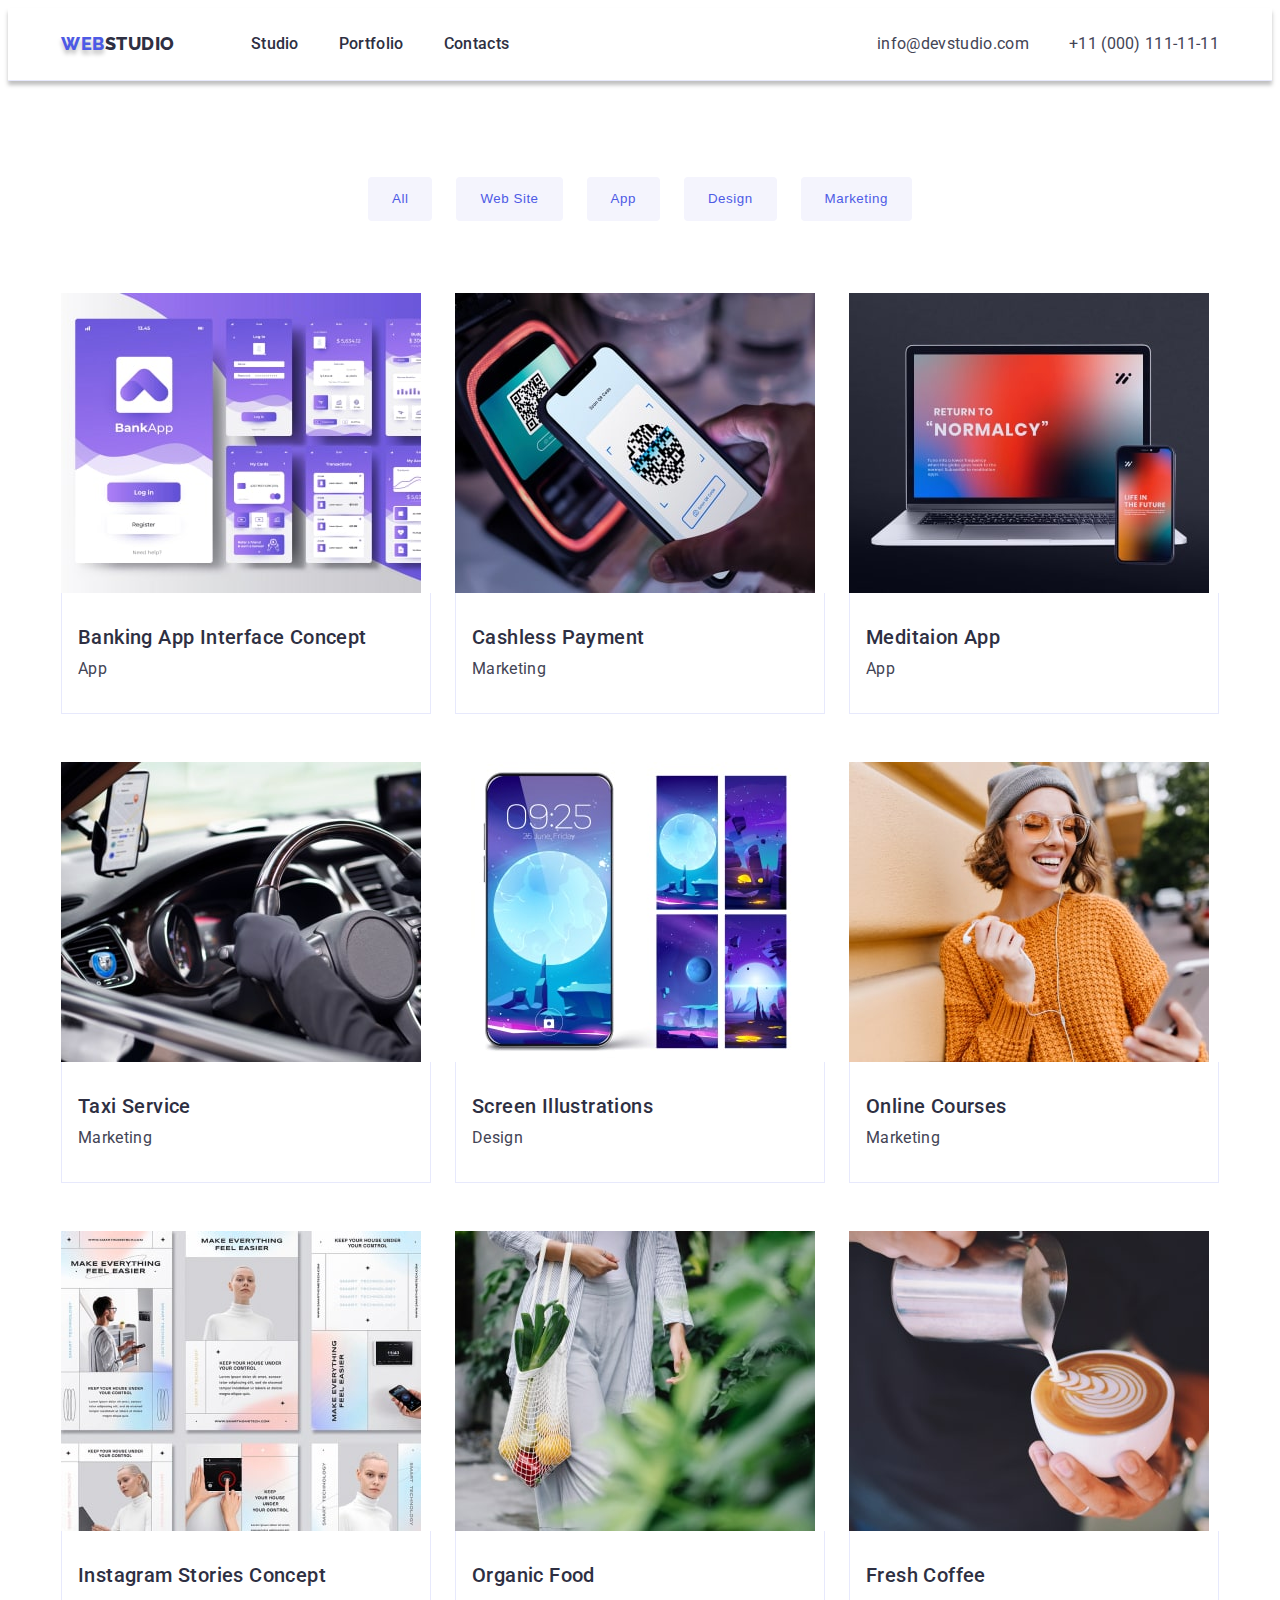
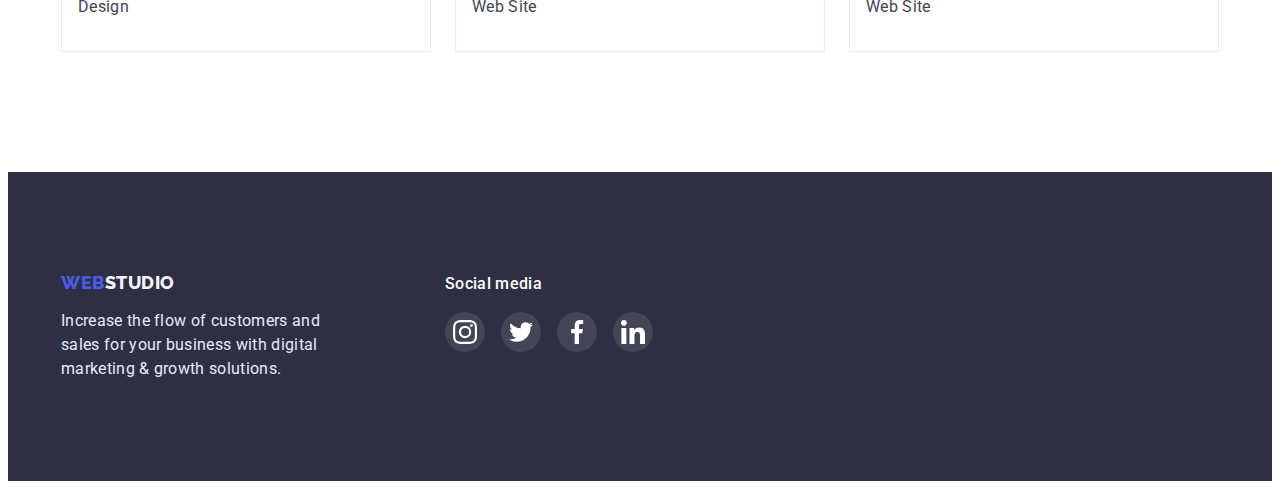
==== portfolio.html @ 542503f2 "Initial commit" ====
<!DOCTYPE html>
<html lang="en">
  <head>
    <meta charset="UTF-8" />
    <meta http-equiv="X-UA-Compatible" content="IE=edge" />
    <meta name="viewport" content="width=device-width, initial-scale=1.0" />
    <title>Portfolio</title>
    <!-- Fonts -->
    <link rel="preconnect" href="https://fonts.gstatic.com" />
    <link rel="preconnect" href="https://fonts.googleapis.com" />
    <link rel="preconnect" href="https://fonts.gstatic.com" crossorigin />
    <link
      href="https://fonts.googleapis.com/css2?family=Raleway:wght@800&family=Roboto:wght@400;500;700;900&display=swap"
      rel="stylesheet"
    />
    <!-- Normalize -->
    <link
      rel="stylesheet"
      href="https://cdnjs.cloudflare.com/ajax/libs/modern-normalize/1.1.0/modern-normalize.min.css"
      integrity="sha512-wpPYUAdjBVSE4KJnH1VR1HeZfpl1ub8YT/NKx4PuQ5NmX2tKuGu6U/JRp5y+Y8XG2tV+wKQpNHVUX03MfMFn9Q=="
      crossorigin="anonymous"
      referrerpolicy="no-referrer"
    />
    <!-- Styles -->
    <link rel="stylesheet" href="./css/styles.css" />
  </head>
  <body>
    <header class="header">
      <div class="container header-container">
        <nav class="header-nav">
          <a class="logo" href="./index.html">
            <span class="logo-icon">Web</span>Studio
          </a>

          <ul class="header-menu">
            <li><a class="header-link" href="">Studio</a></li>
            <li>
              <a class="header-link" href="./portfolio.html">Portfolio</a>
            </li>
            <li><a class="header-link" href="">Contacts</a></li>
          </ul>
        </nav>

        <address class="address">
          <ul class="address-menu">
            <li>
              <a class="address-link" href="mailto:info@devstudio.com"
                >info@devstudio.com
              </a>
            </li>
            <li>
              <a class="address-link" href="tel:+110001111111"
                >+11 (000) 111-11-11
              </a>
            </li>
          </ul>
        </address>
      </div>
    </header>
    <main>
      <section class="section-portfolio">
        <!-- Filters -->
        <div class="container">
          <h1 class="visually-hidden">Filters</h1>
          <ul class="filters-menu">
            <li>
              <button class="filters-buttons" type="button">All</button>
            </li>
            <li>
              <button class="filters-buttons" type="button">Web Site</button>
            </li>
            <li>
              <button class="filters-buttons" type="button">App</button>
            </li>
            <li>
              <button class="filters-buttons" type="button">Design</button>
            </li>
            <li>
              <button class="filters-buttons" type="button">Marketing</button>
            </li>
          </ul>

          <!-- Project -->
          <ul class="project-list">
            <li class="project-item">
              <a class="project-link" href="#">
                <img
                  src="./images/Project_Card_1.jpg"
                  alt="banking app"
                  width="360"
                  height="300"
                />
                <div class="project-content">
                  <h2 class="section-subtitle">
                    Banking App Interface Concept
                  </h2>
                  <p class="section-text">App</p>
                </div>
              </a>
            </li>

            <li class="project-item">
              <a class="project-link" href="#">
                <img
                  src="./images/Project_Card_2.jpg"
                  alt="cashless payment"
                  width="360"
                  height="300"
                />

                <div class="project-content">
                  <h2 class="section-subtitle">Cashless Payment</h2>
                  <p class="section-text">Marketing</p>
                </div>
              </a>
            </li>

            <li class="project-item">
              <a class="project-link" href="#">
                <img
                  src="./images/Project_Card_3.jpg"
                  alt="meditaion app"
                  width="360"
                  height="300"
                />

                <div class="project-content">
                  <h2 class="section-subtitle">Meditaion App</h2>
                  <p class="section-text">App</p>
                </div>
              </a>
            </li>

            <li class="project-item">
              <a class="project-link" href="#">
                <img
                  src="./images/Project_Card_4.jpg"
                  alt="taxi service"
                  width="360"
                  height="300"
                />

                <div class="project-content">
                  <h2 class="section-subtitle">Taxi Service</h2>
                  <p class="section-text">Marketing</p>
                </div>
              </a>
            </li>

            <li class="project-item">
              <a class="project-link" href="#">
                <img
                  src="./images/Project_Card_5.jpg"
                  alt="screen illustrations"
                  width="360"
                  height="300"
                />

                <div class="project-content">
                  <h2 class="section-subtitle">Screen Illustrations</h2>
                  <p class="section-text">Design</p>
                </div>
              </a>
            </li>

            <li class="project-item">
              <a class="project-link" href="#">
                <img
                  src="./images/Project_Card_6.jpg"
                  alt="online courses"
                  width="360"
                  height="300"
                />

                <div class="project-content">
                  <h2 class="section-subtitle">Online Courses</h2>
                  <p class="section-text">Marketing</p>
                </div>
              </a>
            </li>

            <li class="project-item">
              <a class="project-link" href="#">
                <img
                  src="./images/Project_Card_7.jpg"
                  alt="instagram stories"
                  width="360"
                  height="300"
                />

                <div class="project-content">
                  <h2 class="section-subtitle">Instagram Stories Concept</h2>
                  <p class="section-text">Design</p>
                </div>
              </a>
            </li>

            <li class="project-item">
              <a class="project-link" href="#">
                <img
                  src="./images/Project_Card_8.jpg"
                  alt="organic food"
                  width="360"
                  height="300"
                />

                <div class="project-content">
                  <h2 class="section-subtitle">Organic Food</h2>
                  <p class="section-text">Web Site</p>
                </div>
              </a>
            </li>

            <li class="project-item">
              <a class="project-link" href="#">
                <img
                  src="./images/Project_Card_9.jpg"
                  alt="cup of coffee"
                  width="360"
                  height="300"
                />

                <div class="project-content">
                  <h2 class="section-subtitle">Fresh Coffee</h2>
                  <p class="section-text">Web Site</p>
                </div>
              </a>
            </li>
          </ul>
        </div>
      </section>
    </main>
    <footer class="footer">
      <div class="container footer-container">
        <div>
          <a class="footer-logo" href="./index.html">
            <span class="footer-logo-text">Web</span>Studio
          </a>
          <p class="footer-text">
            Increase the flow of customers and sales for your business with
            digital marketing & growth solutions.
          </p>
        </div>
        <div class="footer-socials">
          <h2 class="footer-socials-title">Social media</h2>
          <ul class="footer-socials-list">
            <li class="footer-socials-item">
              <a class="footer-socials-link" href="https://www.instagram.com/">
                <svg class="footer-socials-icon">
                  <use href="./images/icons.svg#icon-instagram"></use>
                </svg>
              </a>
            </li>
            <li class="footer-socials-item">
              <a class="footer-socials-link" href="https://twitter.com/">
                <svg class="footer-socials-icon">
                  <use href="./images/icons.svg#icon-twitter"></use>
                </svg>
              </a>
            </li>
            <li class="footer-socials-item">
              <a class="footer-socials-link" href="https://www.facebook.com/">
                <svg class="footer-socials-icon">
                  <use href="./images/icons.svg#icon-facebook"></use>
                </svg>
              </a>
            </li>
            <li class="footer-socials-item">
              <a class="footer-socials-link" href="https://www.linkedin.com/">
                <svg class="footer-socials-icon">
                  <use href="./images/icons.svg#icon-linkedin"></use>
                </svg>
              </a>
            </li>
          </ul>
        </div>
      </div>
    </footer>
  </body>
</html>
---- css/styles.css ----
:root {
  --color-brand: #4d5ae5;
  --color-pressed-state: #404bbf;
  --color-title: #2e2f42;
  --color-text: #434455;
  --color-primary: #ffffff;
}

body {
  font-family: 'Roboto', sans-serif;
  font-size: 16px;
  background-color: var(--color-primary);
  color: var(--color-text);
}

p,
h1,
h2,
h3,
h4,
h5,
h6 {
  margin: 0;
}

img {
  display: block;
  max-width: 100%;
  height: auto;
  object-fit: cover;
}

.container {
  width: 1158px;
  margin: 0 auto;
  padding: 0 15px;
}

ul {
  list-style-type: none;
  margin: 0;
  padding: 0;
}

/* Head  */

.header {
  border-bottom: 1px solid #e7e9fc;
  box-shadow: 0px 4px 4px rgba(0, 0, 0, 0.25);
}

.header-container {
  display: flex;
  align-items: center;
}

.header-nav {
  display: flex;
  align-items: center;
  flex-grow: 1;
  gap: 76px;
}

.logo {
  color: var(--color-title);
  font-size: 18px;
  line-height: 1.33;
  font-weight: 800;
  text-decoration: none;
  text-transform: uppercase;
  font-family: 'Raleway', sans-serif;
  letter-spacing: 0.03em;
}

.logo-text {
  color: var(--color-brand);
}

.header-menu {
  display: flex;
  gap: 40px;
}

.header-link {
  display: block;
  padding: 24px 0;

  color: var(--color-title);
  font-weight: 500;
  text-decoration: none;
  letter-spacing: 0.02em;
  line-height: 1.5;
}

.header-link:hover {
  color: var(--color-pressed-state);
}

.address-menu {
  display: flex;
  gap: 40px;
}

.address-link {
  color: var(--color-text);
  text-decoration: none;
  font-style: normal;
  letter-spacing: 0.02em;
  line-height: 1.5;

  padding: 24px 0;
}

.address-link:hover {
  color: var(--color-pressed-state);
}

/* Hero */
.hero {
  background-color: rgba(46, 47, 66, 0.7);
  background-image: linear-gradient(
      rgba(46, 47, 66, 0.7),
      rgba(46, 47, 66, 0.7)
    ),
    url('../images/people-office.jpg');
  background-repeat: no-repeat;
  background-position: center;
  background-size: cover;
  box-shadow: 0px 4px 4px rgba(0, 0, 0, 0.25);

  max-width: 1440px;
  text-align: center;

  margin-left: auto;
  margin-right: auto;
  padding-top: 188px;
  padding-bottom: 188px;
}

.hero-title {
  color: var(--color-primary);
  font-size: 56px;
  line-height: 1.07;
  text-align: center;
  letter-spacing: 0.02em;
  max-width: 496px;

  margin: 0 auto 48px;
}

.hero-btn {
  color: var(--color-primary);
  background-color: var(--color-brand);
  box-shadow: 0px 4px 4px rgba(0, 0, 0, 0.15);
  border: none;

  border-radius: 4px;
  cursor: pointer;
  font-weight: 500;
  letter-spacing: 0.04em;
  line-height: 1.5;

  padding: 16px 32px;
}

.hero-btn:hover {
  background-color: var(--color-pressed-state);
}

/* Sections */

.visually-hidden {
  position: absolute;
  width: 1px;
  height: 1px;
  margin: -1px;
  border: 0;
  padding: 0;
  white-space: nowrap;
  clip-path: inset(100%);
  clip: rect(0 0 0 0);
  overflow: hidden;
}

.section {
  padding: 120px 0;
}

.future {
  padding-bottom: 0;
}

.section-list {
  display: flex;
  gap: 24px;
}

.section-list > li {
  flex-basis: calc((100%-72px) / 4);
}

.section-item::before {
  content: '';
  display: block;
  height: 112px;
  background-color: #f4f4fd;
  border-radius: 4px;
  background-size: auto;
  background-repeat: no-repeat;
  background-position: center;
  margin-bottom: 8px;
}

.icon-antenna::before {
  background-image: url(../images/antenna.svg);
}

.icon-clock::before {
  background-image: url(../images/clock.svg);
}

.icon-diagram::before {
  background-image: url(../images/diagram.svg);
}

.icon-astronaut::before {
  background-image: url(../images/astronaut.svg);
}

.section-subtitle {
  color: var(--color-title);
  font-size: 20px;
  line-height: 1.2;
  font-weight: 500;
  letter-spacing: 0.02em;

  margin-bottom: 8px;
}

.section-text {
  letter-spacing: 0.02em;
  line-height: 1.5;
}

.section-title {
  color: var(--color-title);
  font-size: 36px;
  line-height: 1.11;
  text-transform: capitalize;
  text-align: center;
  letter-spacing: 0.02em;

  margin-bottom: 72px;
}

.section-bg {
  background-color: #f4f4fd;
}

.work-list {
  display: flex;
  flex-wrap: wrap;
  gap: 24px;
}

.work-item {
  flex-basis: calc((100% - 48px) / 3);
}

.team-list {
  display: flex;
  flex-wrap: wrap;
  gap: 24px;
}

.team-item {
  flex-basis: calc((100% - 72px) / 4);

  background-color: #ffffff;
  box-shadow: 0px 1px 6px rgba(46, 47, 66, 0.08),
    0px 1px 1px rgba(46, 47, 66, 0.16), 0px 2px 1px rgba(46, 47, 66, 0.08);
  border-radius: 0px 0px 4px 4px;
}

.team-content {
  text-align: center;
  padding: 32px 0;
}

/* Socials icons */

.socials-list {
  display: flex;
  justify-content: center;
  gap: 24px;
  margin-top: 8px;
}

.socials-item {
  width: 40px;
  height: 40px;
}

.socials-link {
  display: flex;
  align-items: center;
  justify-content: center;
  width: 100%;
  height: 100%;
  border-radius: 50%;
  background-color: var(--color-brand);
  fill: #ffffff;
}

.socials-link:hover,
.socials-link:focus {
  background-color: var(--color-pressed-state);
}

.socials-icon {
  width: 16px;
  height: 16px;
}

/* Customers */

.section-customers-list {
  display: flex;
  gap: 24px;
  justify-content: center;
}

.section-customers-item {
  width: 168px;
  height: 88px;
}

.section-customers-link {
  display: flex;
  align-items: center;
  justify-content: center;
  width: 100%;
  height: 100%;
  border: 1px solid #8e8f99;
  fill: #8e8f99;
  border-radius: 4px;
}

.section-customers-link:hover,
.section-customers-link:focus {
  fill: var(--color-pressed-state);
  border: 1px solid var(--color-pressed-state);
}

.section-customers-icon {
  width: 104px;
  height: 56px;
}

/* Footer  */
.footer {
  background-color: var(--color-title);

  padding-top: 100px;
  padding-bottom: 100px;
}

.footer-container {
  display: flex;
}

.footer-logo {
  color: #f4f4fd;

  text-decoration: none;
  text-transform: uppercase;
  font-family: 'Raleway', sans-serif;
  font-size: 18px;
  line-height: 1.18;
  font-weight: 800;
  letter-spacing: 0.03em;

  display: block;
  margin-bottom: 16px;
}

.footer-logo-text {
  color: var(--color-brand);
}

.footer-text {
  color: #e7e9fc;

  letter-spacing: 0.02em;
  line-height: 1.5;
  width: 264px;
}

.footer-socials {
  margin-left: 120px;
}

.footer-socials-title {
  margin-bottom: 16px;

  color: #ffffff;

  font-size: 16px;
  font-weight: 500;
  letter-spacing: 0.02em;
  line-height: 1.5;
}

.footer-socials-list {
  display: flex;
  justify-content: center;
  gap: 16px;
}

.footer-socials-item {
  width: 40px;
  height: 40px;
}

.footer-socials-link {
  display: flex;
  align-items: center;
  justify-content: center;
  width: 100%;
  height: 100%;
  border-radius: 50%;
  background-color: rgba(255, 255, 255, 0.1);
  fill: #ffffff;
}

.footer-socials-link:hover,
.footer-socials-link:focus {
  background-color: #31d0aa;
}

.footer-socials-icon {
  width: 24px;
  height: 24px;
}

/* Portfolio  */

.section-portfolio {
  padding-top: 96px;
  padding-bottom: 120px;
}

.logo-icon {
  color: var(--color-brand);
  text-shadow: 0px 4px 4px rgba(0, 0, 0, 0.25);
}

.filters-menu {
  display: flex;
  justify-content: center;
  margin-bottom: 72px;
  gap: 24px;
}

.filters-buttons {
  background-color: #f4f4fd;
  color: var(--color-brand);

  font-weight: 400;
  text-align: center;
  letter-spacing: 0.04em;
  cursor: pointer;
  border: 1px solid #e7e9fc;
  border-radius: 4px;
  border: none;
  line-height: 1.5;

  padding: 12px 24px;
}

.filters-buttons:hover,
.filters-buttons:focus {
  color: var(--color-primary);
  background-color: var(--color-pressed-state);
  box-shadow: 0px 3px 1px rgba(0, 0, 0, 0.1), 0px 2px 1px rgba(0, 0, 0, 0.08),
    0px 2px 2px rgba(0, 0, 0, 0.12);
}

.project-list {
  display: flex;
  flex-wrap: wrap;
}

.project-item {
  flex-basis: calc((100% - 48px) / 3);
  margin-right: 24px;
  margin-bottom: 48px;
}

.project-item:nth-child(3n) {
  margin-right: 0;
}

.project-item:nth-child(n + 7) {
  margin-bottom: 0;
}

.project-link {
  display: block;
  text-decoration: none;
  color: currentColor;
}

.project-link:hover,
.project-link:focus {
  box-shadow: 0px 1px 6px rgba(46, 47, 66, 0.08),
    0px 1px 1px rgba(46, 47, 66, 0.16), 0px 2px 1px rgba(46, 47, 66, 0.08);
}

.project-content {
  border: 1px solid #e7e9fc;
  border-top: none;
  padding: 32px 16px;
}
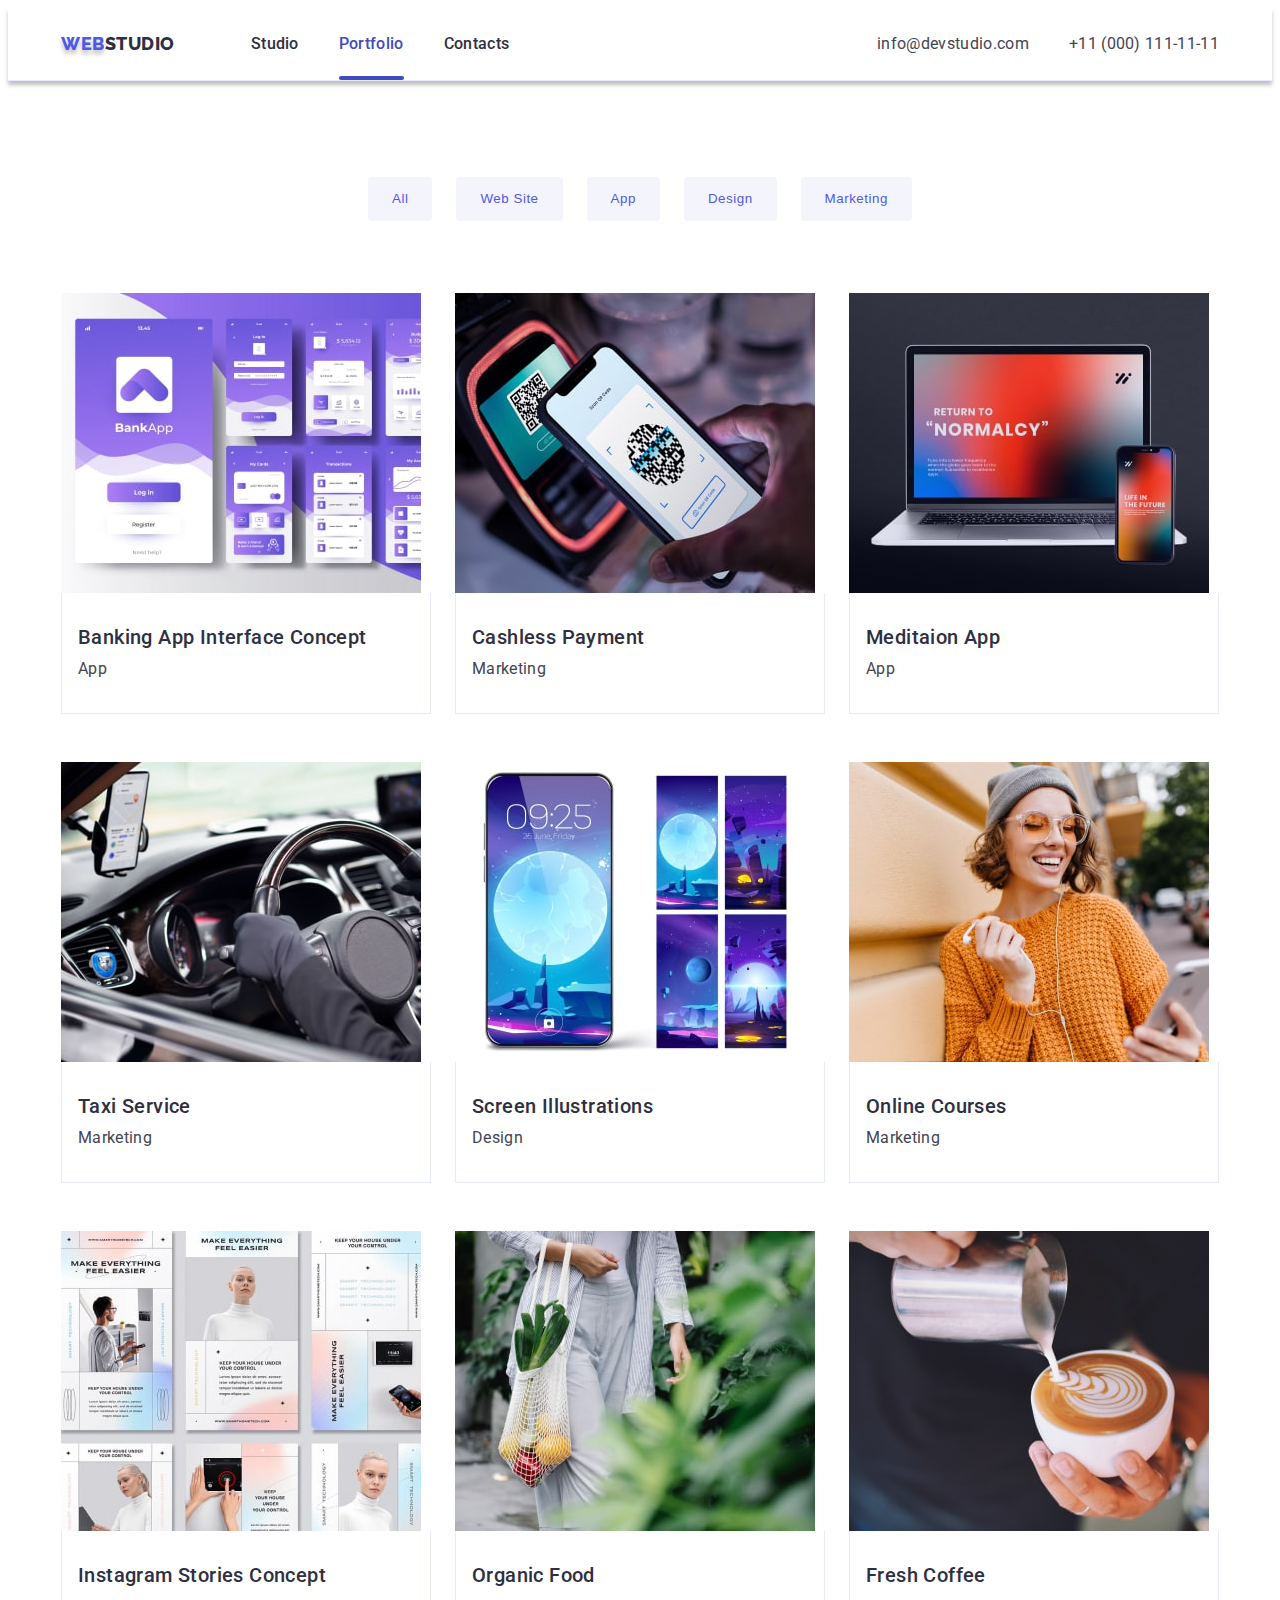
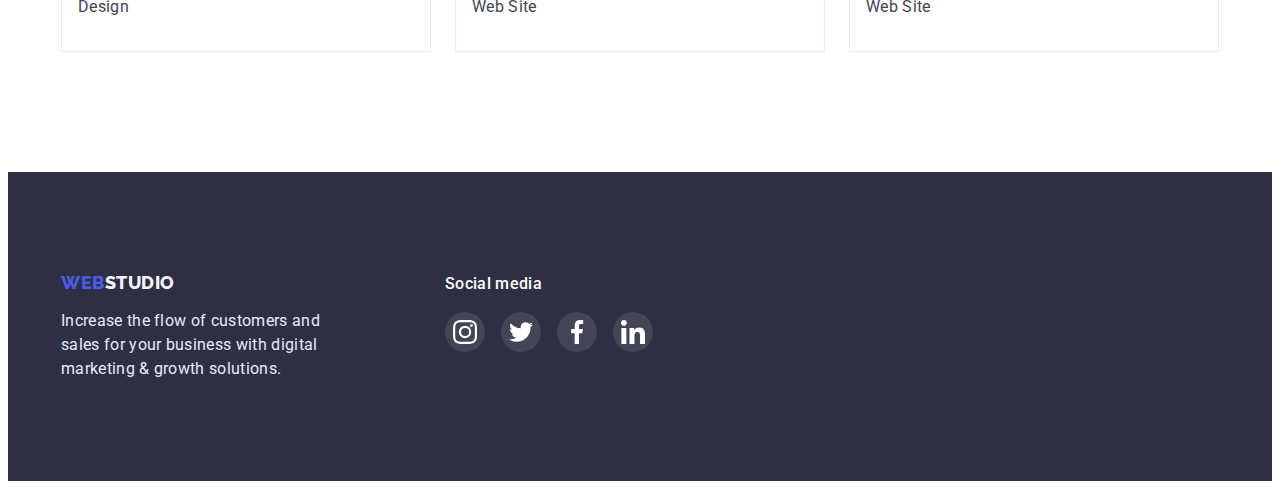
==== commit e6e0328d: "hw-05" ====
--- a/portfolio.html
+++ b/portfolio.html
@@ -33,9 +33,11 @@
           </a>
 
           <ul class="header-menu">
-            <li><a class="header-link" href="">Studio</a></li>
-            <li>
-              <a class="header-link" href="./portfolio.html">Portfolio</a>
+            <li><a class="header-link" href="./index.html">Studio</a></li>
+            <li>
+              <a class="header-link link-page" href="./portfolio.html"
+                >Portfolio</a
+              >
             </li>
             <li><a class="header-link" href="">Contacts</a></li>
           </ul>
@@ -90,6 +92,7 @@
                   width="360"
                   height="300"
                 />
+
                 <div class="project-content">
                   <h2 class="section-subtitle">
                     Banking App Interface Concept
@@ -101,13 +104,21 @@
 
             <li class="project-item">
               <a class="project-link" href="#">
-                <img
-                  src="./images/Project_Card_2.jpg"
-                  alt="cashless payment"
-                  width="360"
-                  height="300"
-                />
-
+                <div class="project-image">
+                  <img
+                    src="./images/Project_Card_2.jpg"
+                    alt="cashless payment"
+                    width="360"
+                    height="300"
+                  />
+                  <div class="project-description">
+                    <p class="project-text">
+                      14 Stylish and User-Friendly App Design Concepts · Task
+                      Manager App · Calorie Tracker App · Exotic Fruit Ecommerce
+                      App · Cloud Storage App
+                    </p>
+                  </div>
+                </div>
                 <div class="project-content">
                   <h2 class="section-subtitle">Cashless Payment</h2>
                   <p class="section-text">Marketing</p>
--- a/css/styles.css
+++ b/css/styles.css
@@ -4,6 +4,7 @@
   --color-title: #2e2f42;
   --color-text: #434455;
   --color-primary: #ffffff;
+  --timing-function: 250ms cubic-bezier(0.4, 0, 0.2, 1);
 }
 
 body {
@@ -85,11 +86,33 @@
   display: block;
   padding: 24px 0;
 
+  position: relative;
+
   color: var(--color-title);
   font-weight: 500;
   text-decoration: none;
   letter-spacing: 0.02em;
   line-height: 1.5;
+
+  transition: color var(--timing-function);
+}
+
+.link-page {
+  color: var(--color-pressed-state);
+}
+
+.link-page::after {
+  content: '';
+
+  position: absolute;
+
+  display: block;
+  bottom: 0;
+  width: 100%;
+  height: 4px;
+  border-radius: 4px;
+
+  background-color: var(--color-pressed-state);
 }
 
 .header-link:hover {
@@ -109,6 +132,8 @@
   line-height: 1.5;
 
   padding: 24px 0;
+
+  transition: color var(--timing-function);
 }
 
 .address-link:hover {
@@ -161,6 +186,8 @@
   line-height: 1.5;
 
   padding: 16px 32px;
+
+  transition: background-color var(--timing-function);
 }
 
 .hero-btn:hover {
@@ -309,7 +336,9 @@
   height: 100%;
   border-radius: 50%;
   background-color: var(--color-brand);
-  fill: #ffffff;
+  fill: var(--color-primary);
+
+  transition: background-color var(--timing-function);
 }
 
 .socials-link:hover,
@@ -344,6 +373,8 @@
   border: 1px solid #8e8f99;
   fill: #8e8f99;
   border-radius: 4px;
+
+  transition: fill var(--timing-function), border var(--timing-function);
 }
 
 .section-customers-link:hover,
@@ -403,7 +434,7 @@
 .footer-socials-title {
   margin-bottom: 16px;
 
-  color: #ffffff;
+  color: var(--color-primary);
 
   font-size: 16px;
   font-weight: 500;
@@ -430,7 +461,9 @@
   height: 100%;
   border-radius: 50%;
   background-color: rgba(255, 255, 255, 0.1);
-  fill: #ffffff;
+  fill: var(--color-primary);
+
+  transition: background-color var(--timing-function);
 }
 
 .footer-socials-link:hover,
@@ -476,6 +509,9 @@
   line-height: 1.5;
 
   padding: 12px 24px;
+
+  transition: color var(--timing-function),
+    background-color var(--timing-function), box-shadow var(--timing-function);
 }
 
 .filters-buttons:hover,
@@ -509,6 +545,8 @@
   display: block;
   text-decoration: none;
   color: currentColor;
+
+  transition: box-shadow var(--timing-function);
 }
 
 .project-link:hover,
@@ -522,3 +560,105 @@
   border-top: none;
   padding: 32px 16px;
 }
+
+.project-image {
+  position: relative;
+  overflow: hidden;
+}
+
+.project-description {
+  position: absolute;
+  top: 0;
+  left: 0;
+  width: 100%;
+  height: 100%;
+
+  transform: translateY(100%);
+  transition: transform var(--timing-function);
+
+  background-color: var(--color-brand);
+}
+
+.project-link:hover .project-description {
+  transform: translateY(0);
+}
+
+.project-text {
+  padding: 40px 32px 164px 32px;
+
+  letter-spacing: 0.02em;
+  line-height: 1.5;
+  color: #f4f4fd;
+}
+
+/* Modal */
+
+.backdrop {
+  position: fixed;
+  top: 0;
+  left: 0;
+  width: 100%;
+  height: 100%;
+
+  display: flex;
+  align-items: center;
+  justify-content: center;
+
+  padding-top: 88px;
+  padding-bottom: 12px;
+
+  background-color: rgba(46, 47, 66, 0.4);
+
+  transition: opacity var(--timing-function), visibility var(--timing-function);
+}
+
+.backdrop.is-hidden {
+  opacity: 0;
+  visibility: hidden;
+  pointer-events: none;
+}
+
+.modal {
+  position: relative;
+
+  width: 100%;
+  height: 100%;
+  max-width: 408px;
+  max-height: 576px;
+
+  background-color: #fcfcfc;
+  box-shadow: 0px 1px 1px rgba(0, 0, 0, 0.14), 0px 1px 3px rgba(0, 0, 0, 0.12),
+    0px 2px 1px rgba(0, 0, 0, 0.2);
+  border-radius: 4px;
+}
+
+.modal-close {
+  position: absolute;
+  top: 24px;
+  right: 24px;
+
+  display: flex;
+  align-items: center;
+  justify-content: center;
+
+  border-radius: 50%;
+  width: 24px;
+  height: 24px;
+  background: #e7e9fc;
+  border: 1px solid rgba(0, 0, 0, 0.1);
+
+  transition: background-color var(--timing-function),
+    fill var(--timing-function), border var(--timing-function);
+}
+
+.modal-close-icon {
+  width: 8px;
+  height: 8px;
+}
+
+.modal-close:hover,
+.modal-close:focus {
+  background-color: var(--color-pressed-state);
+  fill: var(--color-primary);
+  border: none;
+}
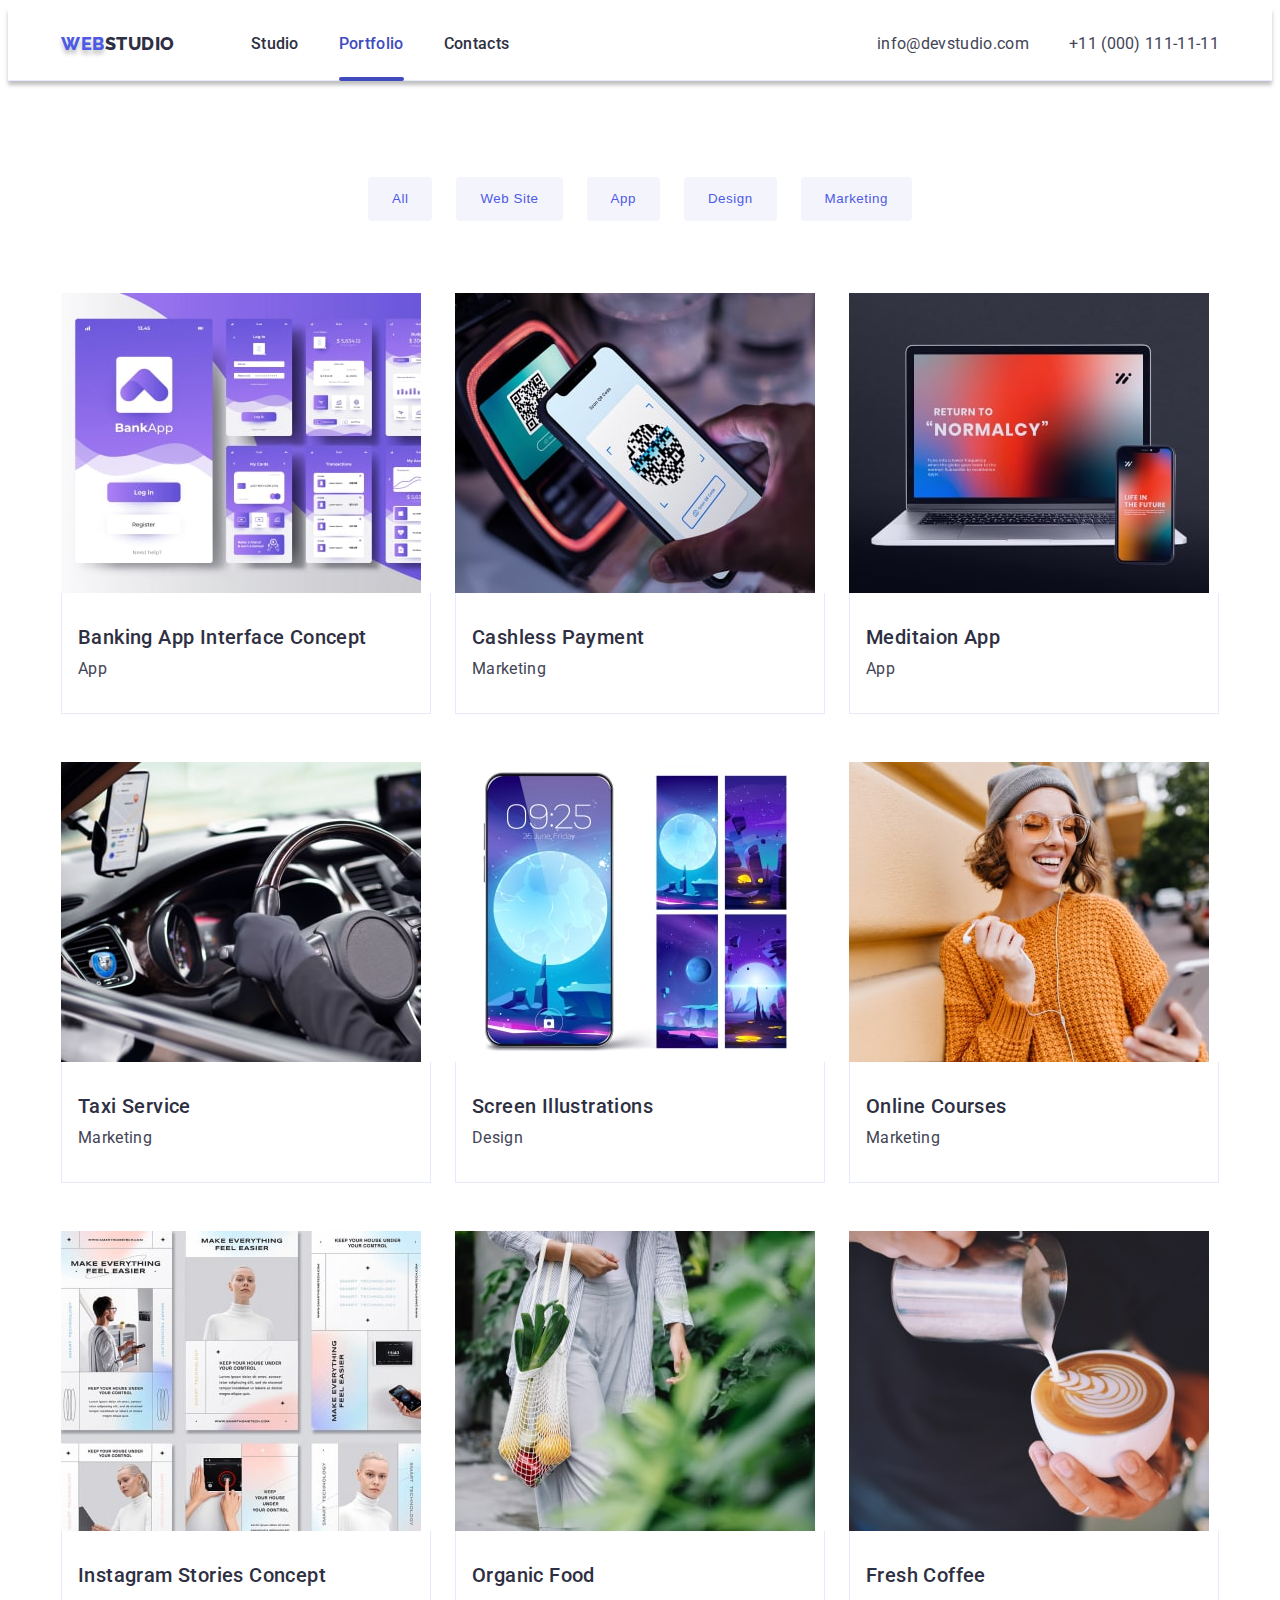
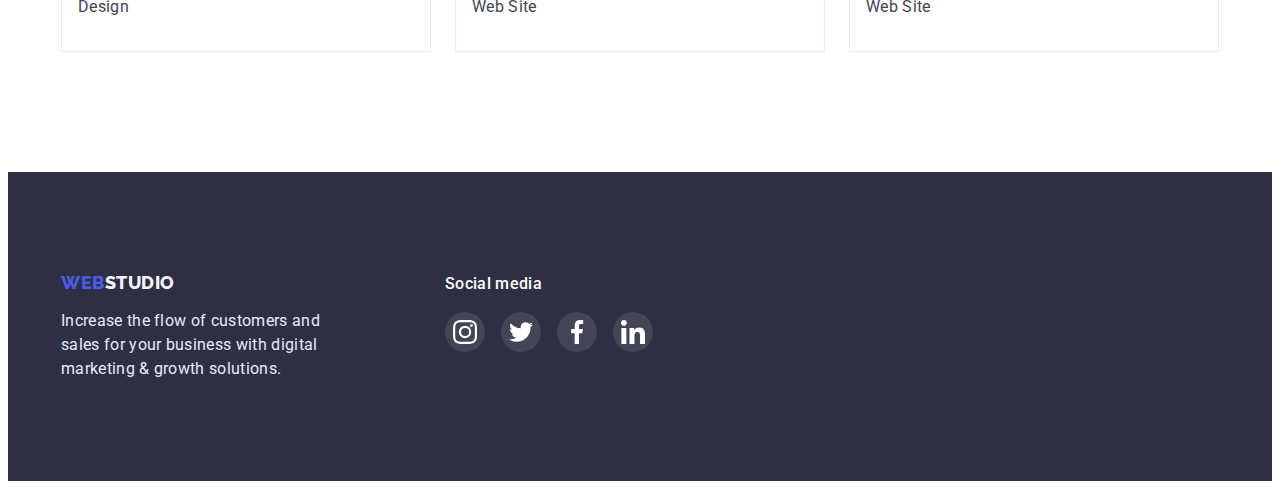
==== commit f457517c: "hw-05-fixed" ====
--- a/portfolio.html
+++ b/portfolio.html
@@ -86,13 +86,21 @@
           <ul class="project-list">
             <li class="project-item">
               <a class="project-link" href="#">
-                <img
-                  src="./images/Project_Card_1.jpg"
-                  alt="banking app"
-                  width="360"
-                  height="300"
-                />
-
+                <div class="project-image">
+                  <img
+                    src="./images/Project_Card_1.jpg"
+                    alt="banking app"
+                    width="360"
+                    height="300"
+                  />
+                  <div class="project-description">
+                    <p class="project-text">
+                      14 Stylish and User-Friendly App Design Concepts · Task
+                      Manager App · Calorie Tracker App · Exotic Fruit Ecommerce
+                      App · Cloud Storage App
+                    </p>
+                  </div>
+                </div>
                 <div class="project-content">
                   <h2 class="section-subtitle">
                     Banking App Interface Concept
@@ -128,13 +136,21 @@
 
             <li class="project-item">
               <a class="project-link" href="#">
-                <img
-                  src="./images/Project_Card_3.jpg"
-                  alt="meditaion app"
-                  width="360"
-                  height="300"
-                />
-
+                <div class="project-image">
+                  <img
+                    src="./images/Project_Card_3.jpg"
+                    alt="meditaion app"
+                    width="360"
+                    height="300"
+                  />
+                  <div class="project-description">
+                    <p class="project-text">
+                      14 Stylish and User-Friendly App Design Concepts · Task
+                      Manager App · Calorie Tracker App · Exotic Fruit Ecommerce
+                      App · Cloud Storage App
+                    </p>
+                  </div>
+                </div>
                 <div class="project-content">
                   <h2 class="section-subtitle">Meditaion App</h2>
                   <p class="section-text">App</p>
@@ -144,12 +160,21 @@
 
             <li class="project-item">
               <a class="project-link" href="#">
-                <img
-                  src="./images/Project_Card_4.jpg"
-                  alt="taxi service"
-                  width="360"
-                  height="300"
-                />
+                <div class="project-image">
+                  <img
+                    src="./images/Project_Card_4.jpg"
+                    alt="taxi service"
+                    width="360"
+                    height="300"
+                  />
+                  <div class="project-description">
+                    <p class="project-text">
+                      14 Stylish and User-Friendly App Design Concepts · Task
+                      Manager App · Calorie Tracker App · Exotic Fruit Ecommerce
+                      App · Cloud Storage App
+                    </p>
+                  </div>
+                </div>
 
                 <div class="project-content">
                   <h2 class="section-subtitle">Taxi Service</h2>
@@ -160,12 +185,21 @@
 
             <li class="project-item">
               <a class="project-link" href="#">
-                <img
-                  src="./images/Project_Card_5.jpg"
-                  alt="screen illustrations"
-                  width="360"
-                  height="300"
-                />
+                <div class="project-image">
+                  <img
+                    src="./images/Project_Card_5.jpg"
+                    alt="screen illustrations"
+                    width="360"
+                    height="300"
+                  />
+                  <div class="project-description">
+                    <p class="project-text">
+                      14 Stylish and User-Friendly App Design Concepts · Task
+                      Manager App · Calorie Tracker App · Exotic Fruit Ecommerce
+                      App · Cloud Storage App
+                    </p>
+                  </div>
+                </div>
 
                 <div class="project-content">
                   <h2 class="section-subtitle">Screen Illustrations</h2>
@@ -176,12 +210,21 @@
 
             <li class="project-item">
               <a class="project-link" href="#">
-                <img
-                  src="./images/Project_Card_6.jpg"
-                  alt="online courses"
-                  width="360"
-                  height="300"
-                />
+                <div class="project-image">
+                  <img
+                    src="./images/Project_Card_6.jpg"
+                    alt="online courses"
+                    width="360"
+                    height="300"
+                  />
+                  <div class="project-description">
+                    <p class="project-text">
+                      14 Stylish and User-Friendly App Design Concepts · Task
+                      Manager App · Calorie Tracker App · Exotic Fruit Ecommerce
+                      App · Cloud Storage App
+                    </p>
+                  </div>
+                </div>
 
                 <div class="project-content">
                   <h2 class="section-subtitle">Online Courses</h2>
@@ -192,12 +235,21 @@
 
             <li class="project-item">
               <a class="project-link" href="#">
-                <img
-                  src="./images/Project_Card_7.jpg"
-                  alt="instagram stories"
-                  width="360"
-                  height="300"
-                />
+                <div class="project-image">
+                  <img
+                    src="./images/Project_Card_7.jpg"
+                    alt="instagram stories"
+                    width="360"
+                    height="300"
+                  />
+                  <div class="project-description">
+                    <p class="project-text">
+                      14 Stylish and User-Friendly App Design Concepts · Task
+                      Manager App · Calorie Tracker App · Exotic Fruit Ecommerce
+                      App · Cloud Storage App
+                    </p>
+                  </div>
+                </div>
 
                 <div class="project-content">
                   <h2 class="section-subtitle">Instagram Stories Concept</h2>
@@ -208,12 +260,22 @@
 
             <li class="project-item">
               <a class="project-link" href="#">
-                <img
-                  src="./images/Project_Card_8.jpg"
-                  alt="organic food"
-                  width="360"
-                  height="300"
-                />
+                <div class="project-image">
+                  <img
+                    src="./images/Project_Card_8.jpg"
+                    alt="organic food"
+                    width="360"
+                    height="300"
+                  />
+
+                  <div class="project-description">
+                    <p class="project-text">
+                      14 Stylish and User-Friendly App Design Concepts · Task
+                      Manager App · Calorie Tracker App · Exotic Fruit Ecommerce
+                      App · Cloud Storage App
+                    </p>
+                  </div>
+                </div>
 
                 <div class="project-content">
                   <h2 class="section-subtitle">Organic Food</h2>
@@ -224,12 +286,22 @@
 
             <li class="project-item">
               <a class="project-link" href="#">
-                <img
-                  src="./images/Project_Card_9.jpg"
-                  alt="cup of coffee"
-                  width="360"
-                  height="300"
-                />
+                <div class="project-image">
+                  <img
+                    src="./images/Project_Card_9.jpg"
+                    alt="cup of coffee"
+                    width="360"
+                    height="300"
+                  />
+
+                  <div class="project-description">
+                    <p class="project-text">
+                      14 Stylish and User-Friendly App Design Concepts · Task
+                      Manager App · Calorie Tracker App · Exotic Fruit Ecommerce
+                      App · Cloud Storage App
+                    </p>
+                  </div>
+                </div>
 
                 <div class="project-content">
                   <h2 class="section-subtitle">Fresh Coffee</h2>
--- a/css/styles.css
+++ b/css/styles.css
@@ -107,7 +107,7 @@
   position: absolute;
 
   display: block;
-  bottom: 0;
+  bottom: -1px;
   width: 100%;
   height: 4px;
   border-radius: 4px;
